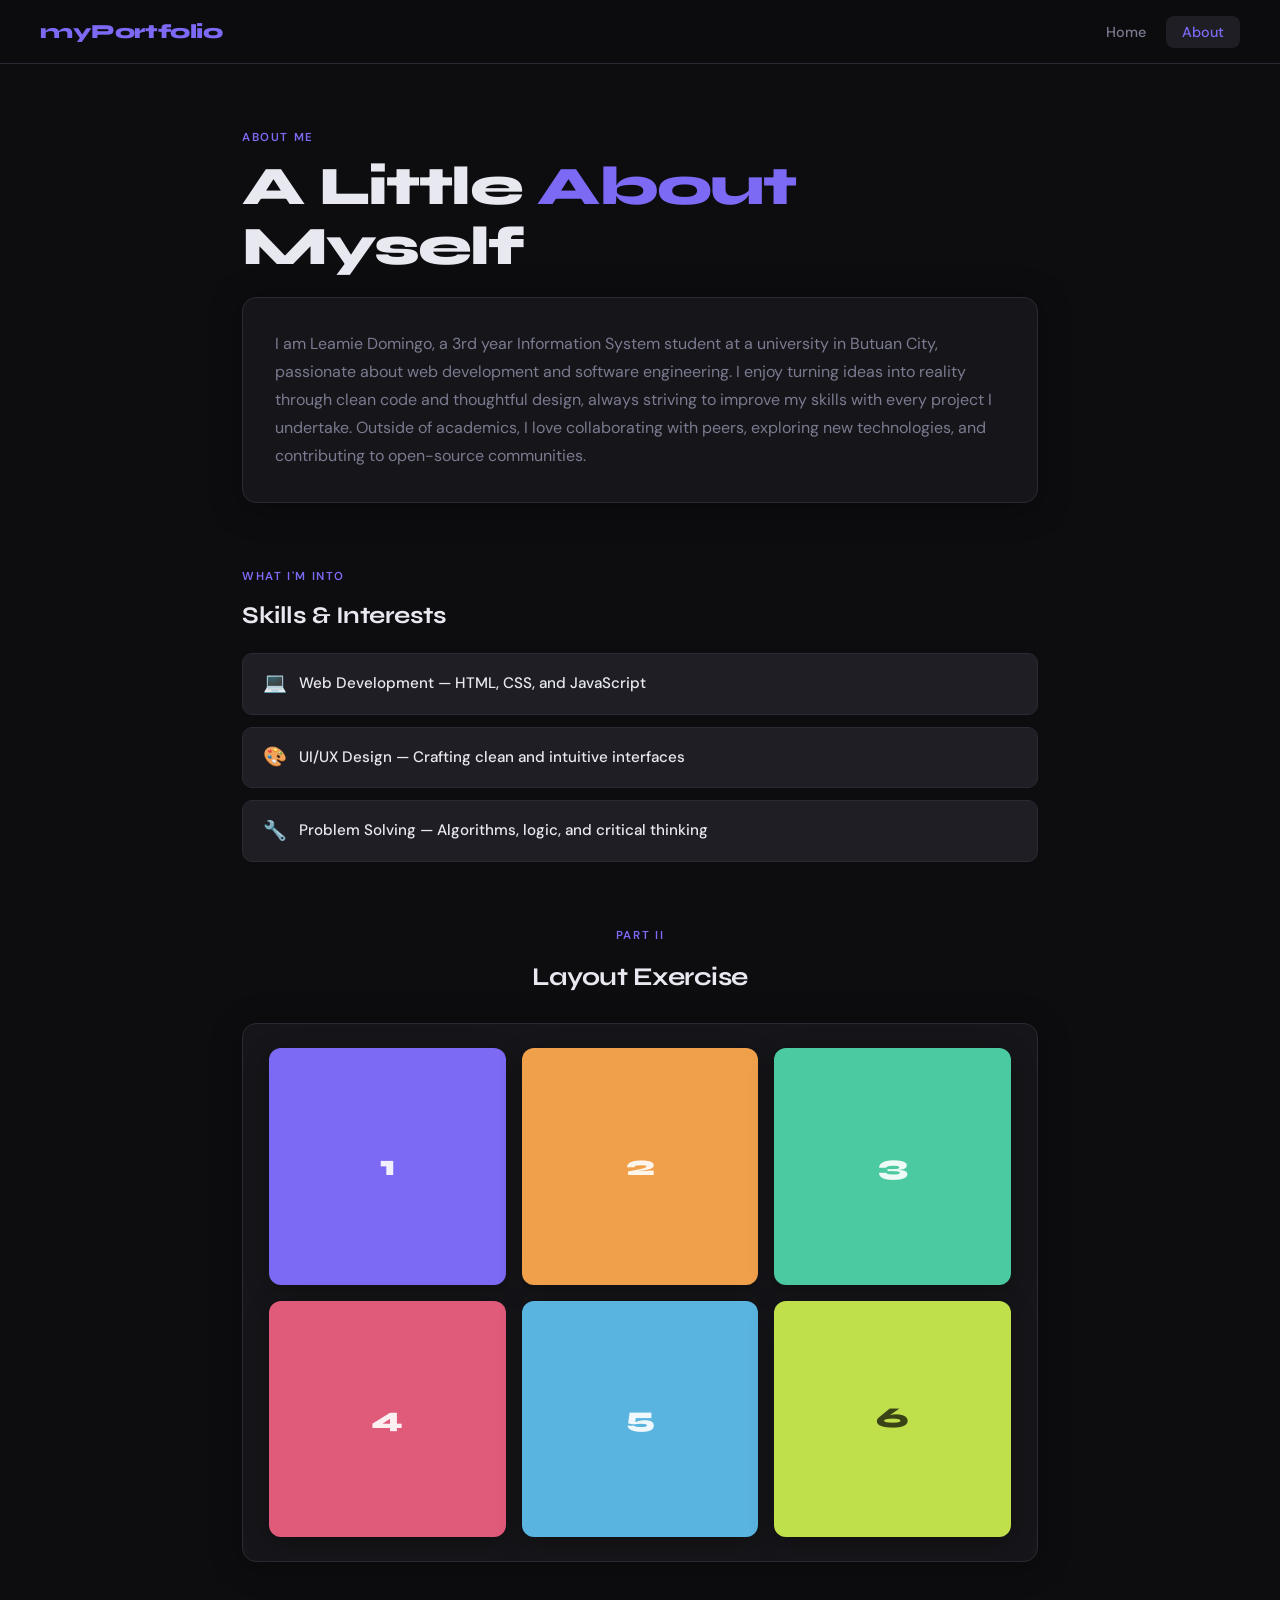
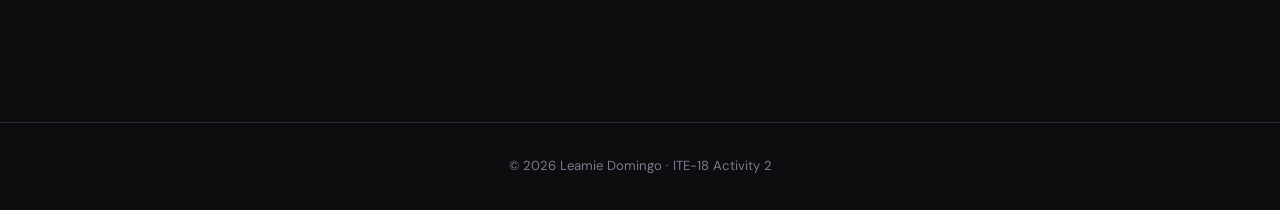
==== about.html @ 59c5f720 "Add about.html and style.css" ====
<!DOCTYPE html>
<html lang="en">
<head>
  <meta charset="UTF-8" />
  <meta name="viewport" content="width=device-width, initial-scale=1.0" />
  <title>My Portfolio — About</title>
  <link rel="stylesheet" href="style.css" />
</head>
<body>

  <!-- NAVIGATION BAR -->
  <nav>
    <a href="index.html" class="nav-logo">myPortfolio</a>
    <ul class="nav-links">
      <li><a href="index.html">Home</a></li>
      <li><a href="about.html" class="active">About</a></li>
    </ul>
  </nav>

  <main>

    <!-- ABOUT ME SECTION -->
    <section>
      <span class="section-label">About Me</span>
      <h1>A Little <span>About</span> Myself</h1>
      <div class="card">
        <p class="about-bio">
          I am Leamie Domingo, a 3rd year Information System student at a university
          in Butuan City, passionate about web development and software engineering.
          I enjoy turning ideas into reality through clean code and thoughtful design,
          always striving to improve my skills with every project I undertake.
          Outside of academics, I love collaborating with peers, exploring new technologies,
          and contributing to open-source communities.
        </p>
      </div>
    </section>

    <!-- SKILLS / INTERESTS SECTION -->
    <section>
      <span class="section-label">What I'm Into</span>
      <h2>Skills &amp; Interests</h2>
      <ul class="skills-list">
        <li>
          <span class="skill-icon">💻</span>
          <span>Web Development — HTML, CSS, and JavaScript</span>
        </li>
        <li>
          <span class="skill-icon">🎨</span>
          <span>UI/UX Design — Crafting clean and intuitive interfaces</span>
        </li>
        <li>
          <span class="skill-icon">🔧</span>
          <span>Problem Solving — Algorithms, logic, and critical thinking</span>
        </li>
      </ul>
    </section>

    <!-- LAYOUT EXERCISE SECTION -->
    <section id="layout-exercise">
      <span class="section-label">Part II</span>
      <h2>Layout Exercise</h2>

      <!-- Container with 6 colored boxes labeled 1–6 -->
      <div class="box-container">
        <div class="box box-1">1</div>
        <div class="box box-2">2</div>
        <div class="box box-3">3</div>
        <div class="box box-4">4</div>
        <div class="box box-5">5</div>
        <div class="box box-6">6</div>
      </div>
    </section>

  </main>

  <footer>
    <p>&copy; 2026 Leamie Domingo · ITE-18 Activity 2</p>
  </footer>

</body>
</html>
---- style.css ----
@import url('https://fonts.googleapis.com/css2?family=Syne:wght@400;600;700;800&family=DM+Sans:ital,wght@0,300;0,400;0,500;1,300&display=swap');

/* ===== CSS VARIABLES ===== */
:root {
  --bg: #0d0d0f;
  --surface: #16161a;
  --surface2: #1e1e24;
  --border: #2a2a35;
  --accent: #7c6af5;
  --accent2: #f0a04b;
  --accent3: #4bc9a0;
  --text: #e8e8f0;
  --text-muted: #7a7a90;
  --radius: 14px;
  --nav-h: 64px;

  --box1: #7c6af5;
  --box2: #f0a04b;
  --box3: #4bc9a0;
  --box4: #e05a7a;
  --box5: #5ab4e0;
  --box6: #c0e04b;
}

/* ===== RESET ===== */
*, *::before, *::after {
  box-sizing: border-box;
  margin: 0;
  padding: 0;
}

html { scroll-behavior: smooth; }

body {
  font-family: 'DM Sans', sans-serif;
  background-color: var(--bg);
  color: var(--text);
  font-size: 16px;
  line-height: 1.7;
  min-height: 100vh;
}

/* ===== NAVBAR ===== */
nav {
  position: sticky;
  top: 0;
  z-index: 100;
  height: var(--nav-h);
  background: rgba(13, 13, 15, 0.85);
  backdrop-filter: blur(14px);
  -webkit-backdrop-filter: blur(14px);
  border-bottom: 1px solid var(--border);
  display: flex;
  align-items: center;
  justify-content: space-between;
  padding: 0 2.5rem;
}

.nav-logo {
  font-family: 'Syne', sans-serif;
  font-weight: 800;
  font-size: 1.25rem;
  color: var(--accent);
  letter-spacing: -0.02em;
  text-decoration: none;
}

.nav-links {
  display: flex;
  gap: 0.25rem;
  list-style: none;
}

.nav-links a {
  font-family: 'DM Sans', sans-serif;
  font-size: 0.9rem;
  font-weight: 500;
  color: var(--text-muted);
  text-decoration: none;
  padding: 0.45rem 1rem;
  border-radius: 8px;
  transition: color 0.2s, background 0.2s;
  position: relative;
}

.nav-links a:hover,
.nav-links a.active {
  color: var(--text);
  background: var(--surface2);
}

.nav-links a.active {
  color: var(--accent);
}

/* ===== MAIN LAYOUT ===== */
main {
  max-width: 860px;
  margin: 0 auto;
  padding: 4rem 2rem 6rem;
}

/* ===== SECTIONS ===== */
section {
  margin-bottom: 4rem;
  animation: fadeUp 0.6s ease both;
}

section:nth-child(2) { animation-delay: 0.1s; }
section:nth-child(3) { animation-delay: 0.2s; }

@keyframes fadeUp {
  from { opacity: 0; transform: translateY(24px); }
  to   { opacity: 1; transform: translateY(0); }
}

/* ===== HEADINGS ===== */
h1, h2, h3 {
  font-family: 'Syne', sans-serif;
}

h1 {
  font-size: clamp(2.2rem, 6vw, 3.4rem);
  font-weight: 800;
  line-height: 1.1;
  letter-spacing: -0.03em;
  margin-bottom: 1.25rem;
}

h1 span {
  color: var(--accent);
}

h2 {
  font-size: 1.5rem;
  font-weight: 700;
  margin-bottom: 1rem;
  color: var(--text);
  letter-spacing: -0.02em;
}

.section-label {
  font-size: 0.72rem;
  font-weight: 600;
  letter-spacing: 0.14em;
  text-transform: uppercase;
  color: var(--accent);
  margin-bottom: 0.6rem;
  display: block;
}

/* ===== HERO (index.html) ===== */
.hero {
  padding: 3rem 0 2rem;
}

.hero p {
  font-size: 1.1rem;
  color: var(--text-muted);
  max-width: 540px;
  margin-bottom: 2rem;
}

.badge {
  display: inline-block;
  padding: 0.35rem 0.9rem;
  background: var(--surface2);
  border: 1px solid var(--border);
  border-radius: 999px;
  font-size: 0.8rem;
  color: var(--accent);
  font-weight: 500;
  margin-bottom: 1.5rem;
}

/* ===== CARD ===== */
.card {
  background: var(--surface);
  border: 1px solid var(--border);
  border-radius: var(--radius);
  padding: 2rem;
  box-shadow: 0 4px 32px rgba(0,0,0,0.35);
  transition: transform 0.25s, box-shadow 0.25s;
}

.card:hover {
  transform: translateY(-4px);
  box-shadow: 0 12px 48px rgba(124,106,245,0.18);
}

.card p {
  color: var(--text-muted);
  font-size: 1rem;
  line-height: 1.75;
}

/* ===== SKILLS LIST ===== */
.skills-list {
  list-style: none;
  display: flex;
  flex-direction: column;
  gap: 0.75rem;
  margin-top: 0.5rem;
}

.skills-list li {
  display: flex;
  align-items: center;
  gap: 0.75rem;
  background: var(--surface2);
  border: 1px solid var(--border);
  border-radius: 10px;
  padding: 0.85rem 1.25rem;
  font-size: 0.95rem;
  font-weight: 500;
  transition: background 0.2s, border-color 0.2s, transform 0.2s;
}

.skills-list li:hover {
  background: var(--surface);
  border-color: var(--accent);
  transform: translateX(6px);
}

.skill-icon {
  font-size: 1.2rem;
  flex-shrink: 0;
}

/* ===== ABOUT PAGE - ABOUT ME ===== */
.about-bio {
  font-size: 1.05rem;
  color: var(--text-muted);
  line-height: 1.8;
}

/* ===== LAYOUT EXERCISE SECTION ===== */
#layout-exercise {
  text-align: center;
}

#layout-exercise h2 {
  text-align: center;
  font-size: 1.6rem;
  margin-bottom: 0.4rem;
}

#layout-exercise .section-label {
  display: block;
  text-align: center;
}

.box-container {
  display: flex;
  flex-wrap: wrap;
  gap: 1rem;
  justify-content: center;
  align-items: stretch;
  background: var(--surface);
  border: 1px solid var(--border);
  border-radius: var(--radius);
  padding: 1.5rem;
  margin-top: 1.5rem;
  box-shadow: 0 4px 32px rgba(0,0,0,0.3);
  overflow: hidden; /* no scrollbar */
}

.box {
  width: calc(33.333% - 0.75rem);
  min-width: 100px;
  aspect-ratio: 1 / 1;
  border-radius: 12px;
  display: flex;
  align-items: center;
  justify-content: center;
  font-family: 'Syne', sans-serif;
  font-size: 1.8rem;
  font-weight: 800;
  color: rgba(255,255,255,0.9);
  box-shadow: 0 6px 24px rgba(0,0,0,0.3);
  cursor: pointer;
  transition: transform 0.22s, box-shadow 0.22s, filter 0.22s;
  position: relative;
  overflow: hidden;
}

.box::after {
  content: '';
  position: absolute;
  inset: 0;
  background: rgba(255,255,255,0.07);
  opacity: 0;
  transition: opacity 0.2s;
  border-radius: inherit;
}

.box:hover {
  transform: scale(1.07);
  box-shadow: 0 16px 40px rgba(0,0,0,0.45);
  filter: brightness(1.12);
}

.box:hover::after { opacity: 1; }

.box-1 { background: var(--box1); }
.box-2 { background: var(--box2); }
.box-3 { background: var(--box3); }
.box-4 { background: var(--box4); }
.box-5 { background: var(--box5); }
.box-6 { background: var(--box6); color: rgba(0,0,0,0.7); }

/* ===== FOOTER ===== */
footer {
  text-align: center;
  padding: 2rem;
  color: var(--text-muted);
  font-size: 0.82rem;
  border-top: 1px solid var(--border);
}

/* ===== RESPONSIVE ===== */
@media (max-width: 600px) {
  nav { padding: 0 1.25rem; }
  main { padding: 2.5rem 1.25rem 4rem; }

  .box {
    width: calc(50% - 0.5rem);
  }
}
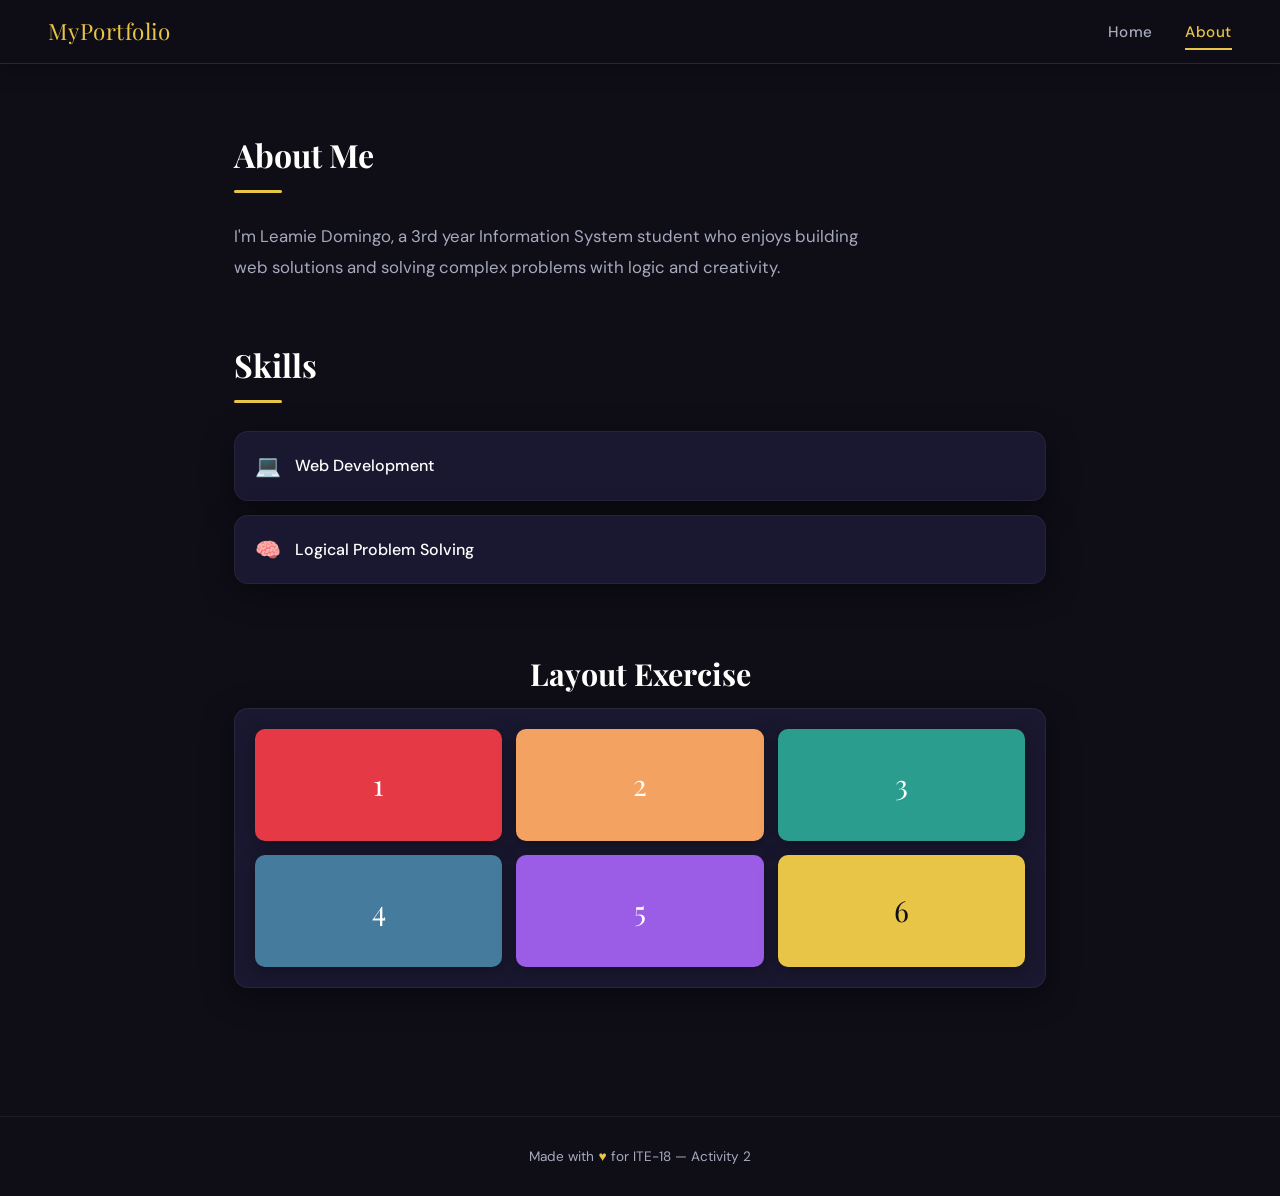
==== commit 76ceb8f7: "Add about.html and style.css" ====
--- a/about.html
+++ b/about.html
@@ -3,14 +3,14 @@
 <head>
   <meta charset="UTF-8" />
   <meta name="viewport" content="width=device-width, initial-scale=1.0" />
-  <title>My Portfolio — About</title>
+  <title>My Portfolio | About</title>
   <link rel="stylesheet" href="style.css" />
 </head>
 <body>
 
-  <!-- NAVIGATION BAR -->
+  <!-- NAVIGATION -->
   <nav>
-    <a href="index.html" class="nav-logo">myPortfolio</a>
+    <a href="index.html" class="nav-logo">MyPortfolio</a>
     <ul class="nav-links">
       <li><a href="index.html">Home</a></li>
       <li><a href="about.html" class="active">About</a></li>
@@ -19,48 +19,35 @@
 
   <main>
 
-    <!-- ABOUT ME SECTION -->
-    <section>
-      <span class="section-label">About Me</span>
-      <h1>A Little <span>About</span> Myself</h1>
-      <div class="card">
-        <p class="about-bio">
-          I am Leamie Domingo, a 3rd year Information System student at a university
-          in Butuan City, passionate about web development and software engineering.
-          I enjoy turning ideas into reality through clean code and thoughtful design,
-          always striving to improve my skills with every project I undertake.
-          Outside of academics, I love collaborating with peers, exploring new technologies,
-          and contributing to open-source communities.
-        </p>
-      </div>
+    <!-- ABOUT ME -->
+    <section class="about-section">
+      <h2 class="section-title">About Me</h2>
+      <div class="section-divider"></div>
+      <p>
+        I'm Leamie Domingo, a 3rd year Information System student who enjoys building web solutions and solving complex problems with logic and creativity.
+      </p>
     </section>
 
-    <!-- SKILLS / INTERESTS SECTION -->
-    <section>
-      <span class="section-label">What I'm Into</span>
-      <h2>Skills &amp; Interests</h2>
+    <!-- SKILLS -->
+    <section class="skills-section">
+      <h2 class="section-title">Skills</h2>
+      <div class="section-divider"></div>
       <ul class="skills-list">
         <li>
           <span class="skill-icon">💻</span>
-          <span>Web Development — HTML, CSS, and JavaScript</span>
+          Web Development
         </li>
         <li>
-          <span class="skill-icon">🎨</span>
-          <span>UI/UX Design — Crafting clean and intuitive interfaces</span>
-        </li>
-        <li>
-          <span class="skill-icon">🔧</span>
-          <span>Problem Solving — Algorithms, logic, and critical thinking</span>
+          <span class="skill-icon">🧠</span>
+          Logical Problem Solving
         </li>
       </ul>
     </section>
 
-    <!-- LAYOUT EXERCISE SECTION -->
-    <section id="layout-exercise">
-      <span class="section-label">Part II</span>
-      <h2>Layout Exercise</h2>
+    <!-- LAYOUT EXERCISE -->
+    <section class="layout-section">
+      <h2 class="layout-title">Layout Exercise</h2>
 
-      <!-- Container with 6 colored boxes labeled 1–6 -->
       <div class="box-container">
         <div class="box box-1">1</div>
         <div class="box box-2">2</div>
@@ -73,8 +60,9 @@
 
   </main>
 
+  <!-- FOOTER -->
   <footer>
-    <p>&copy; 2026 Leamie Domingo · ITE-18 Activity 2</p>
+    <p>Made with <span>♥</span> for ITE-18 &mdash; Activity 2</p>
   </footer>
 
 </body>
--- a/style.css
+++ b/style.css
@@ -1,285 +1,278 @@
-@import url('https://fonts.googleapis.com/css2?family=Syne:wght@400;600;700;800&family=DM+Sans:ital,wght@0,300;0,400;0,500;1,300&display=swap');
-
 /* ===== CSS VARIABLES ===== */
+@import url('https://fonts.googleapis.com/css2?family=Playfair+Display:wght@700&family=DM+Sans:wght@400;500;600&display=swap');
+
 :root {
-  --bg: #0d0d0f;
-  --surface: #16161a;
-  --surface2: #1e1e24;
-  --border: #2a2a35;
-  --accent: #7c6af5;
-  --accent2: #f0a04b;
-  --accent3: #4bc9a0;
-  --text: #e8e8f0;
-  --text-muted: #7a7a90;
+  --bg-primary: #0f0e17;
+  --bg-secondary: #1a1830;
+  --accent: #e8c547;
+  --accent-soft: #f5e199;
+  --text-main: #fffffe;
+  --text-muted: #a7a9be;
+  --box1: #e63946;
+  --box2: #f4a261;
+  --box3: #2a9d8f;
+  --box4: #457b9d;
+  --box5: #9b5de5;
+  --box6: #e8c547;
   --radius: 14px;
-  --nav-h: 64px;
-
-  --box1: #7c6af5;
-  --box2: #f0a04b;
-  --box3: #4bc9a0;
-  --box4: #e05a7a;
-  --box5: #5ab4e0;
-  --box6: #c0e04b;
-}
-
-/* ===== RESET ===== */
+  --shadow: 0 8px 32px rgba(0,0,0,0.45);
+  --nav-height: 64px;
+}
+
+/* ===== RESET & BASE ===== */
 *, *::before, *::after {
   box-sizing: border-box;
   margin: 0;
   padding: 0;
 }
 
-html { scroll-behavior: smooth; }
+html {
+  scroll-behavior: smooth;
+}
 
 body {
   font-family: 'DM Sans', sans-serif;
-  background-color: var(--bg);
-  color: var(--text);
+  background-color: var(--bg-primary);
+  color: var(--text-main);
+  min-height: 100vh;
   font-size: 16px;
   line-height: 1.7;
-  min-height: 100vh;
-}
-
-/* ===== NAVBAR ===== */
+}
+
+/* ===== NAVIGATION ===== */
 nav {
+  display: flex;
+  align-items: center;
+  justify-content: space-between;
+  padding: 0 48px;
+  height: var(--nav-height);
+  background: rgba(15, 14, 23, 0.85);
+  backdrop-filter: blur(12px);
+  -webkit-backdrop-filter: blur(12px);
+  border-bottom: 1px solid rgba(232, 197, 71, 0.15);
   position: sticky;
   top: 0;
   z-index: 100;
-  height: var(--nav-h);
-  background: rgba(13, 13, 15, 0.85);
-  backdrop-filter: blur(14px);
-  -webkit-backdrop-filter: blur(14px);
-  border-bottom: 1px solid var(--border);
-  display: flex;
-  align-items: center;
-  justify-content: space-between;
-  padding: 0 2.5rem;
+  box-shadow: 0 2px 24px rgba(0,0,0,0.4);
 }
 
 .nav-logo {
-  font-family: 'Syne', sans-serif;
-  font-weight: 800;
-  font-size: 1.25rem;
-  color: var(--accent);
-  letter-spacing: -0.02em;
+  font-family: 'Playfair Display', serif;
+  font-size: 1.4rem;
+  color: var(--accent);
+  letter-spacing: 0.02em;
   text-decoration: none;
 }
 
 .nav-links {
   display: flex;
-  gap: 0.25rem;
+  gap: 32px;
   list-style: none;
 }
 
 .nav-links a {
-  font-family: 'DM Sans', sans-serif;
-  font-size: 0.9rem;
+  text-decoration: none;
+  color: var(--text-muted);
+  font-size: 0.95rem;
   font-weight: 500;
-  color: var(--text-muted);
-  text-decoration: none;
-  padding: 0.45rem 1rem;
-  border-radius: 8px;
-  transition: color 0.2s, background 0.2s;
-  position: relative;
+  letter-spacing: 0.04em;
+  padding: 6px 0;
+  border-bottom: 2px solid transparent;
+  transition: color 0.25s, border-color 0.25s;
 }
 
 .nav-links a:hover,
 .nav-links a.active {
-  color: var(--text);
-  background: var(--surface2);
-}
-
-.nav-links a.active {
-  color: var(--accent);
-}
-
-/* ===== MAIN LAYOUT ===== */
+  color: var(--accent);
+  border-bottom-color: var(--accent);
+}
+
+/* ===== HERO SECTION (index.html) ===== */
+.hero {
+  display: flex;
+  flex-direction: column;
+  align-items: center;
+  justify-content: center;
+  min-height: calc(100vh - var(--nav-height));
+  text-align: center;
+  padding: 60px 24px;
+  background: radial-gradient(ellipse at 60% 40%, rgba(232,197,71,0.08) 0%, transparent 70%),
+              radial-gradient(ellipse at 20% 80%, rgba(155,93,229,0.07) 0%, transparent 60%);
+}
+
+.hero-eyebrow {
+  font-size: 0.8rem;
+  letter-spacing: 0.2em;
+  text-transform: uppercase;
+  color: var(--accent);
+  margin-bottom: 16px;
+  font-weight: 600;
+}
+
+.hero h1 {
+  font-family: 'Playfair Display', serif;
+  font-size: clamp(2.8rem, 7vw, 5.5rem);
+  line-height: 1.1;
+  color: var(--text-main);
+  margin-bottom: 24px;
+  text-shadow: 0 2px 40px rgba(232,197,71,0.15);
+}
+
+.hero h1 span {
+  color: var(--accent);
+}
+
+.hero-subtitle {
+  font-size: 1.1rem;
+  color: var(--text-muted);
+  max-width: 480px;
+  margin-bottom: 40px;
+}
+
+.hero-btn {
+  display: inline-block;
+  padding: 14px 36px;
+  background: var(--accent);
+  color: var(--bg-primary);
+  font-family: 'DM Sans', sans-serif;
+  font-weight: 700;
+  font-size: 0.95rem;
+  border-radius: var(--radius);
+  text-decoration: none;
+  letter-spacing: 0.05em;
+  box-shadow: 0 4px 24px rgba(232,197,71,0.3);
+  transition: transform 0.2s, box-shadow 0.2s, background 0.2s;
+}
+
+.hero-btn:hover {
+  transform: translateY(-3px);
+  box-shadow: 0 8px 32px rgba(232,197,71,0.45);
+  background: var(--accent-soft);
+}
+
+/* ===== MAIN CONTENT WRAPPER ===== */
 main {
   max-width: 860px;
   margin: 0 auto;
-  padding: 4rem 2rem 6rem;
-}
-
-/* ===== SECTIONS ===== */
-section {
-  margin-bottom: 4rem;
-  animation: fadeUp 0.6s ease both;
-}
-
-section:nth-child(2) { animation-delay: 0.1s; }
-section:nth-child(3) { animation-delay: 0.2s; }
-
-@keyframes fadeUp {
-  from { opacity: 0; transform: translateY(24px); }
-  to   { opacity: 1; transform: translateY(0); }
-}
-
-/* ===== HEADINGS ===== */
-h1, h2, h3 {
-  font-family: 'Syne', sans-serif;
-}
-
-h1 {
-  font-size: clamp(2.2rem, 6vw, 3.4rem);
-  font-weight: 800;
-  line-height: 1.1;
-  letter-spacing: -0.03em;
-  margin-bottom: 1.25rem;
-}
-
-h1 span {
-  color: var(--accent);
-}
-
-h2 {
-  font-size: 1.5rem;
-  font-weight: 700;
-  margin-bottom: 1rem;
-  color: var(--text);
-  letter-spacing: -0.02em;
-}
-
-.section-label {
-  font-size: 0.72rem;
-  font-weight: 600;
-  letter-spacing: 0.14em;
-  text-transform: uppercase;
-  color: var(--accent);
-  margin-bottom: 0.6rem;
-  display: block;
-}
-
-/* ===== HERO (index.html) ===== */
-.hero {
-  padding: 3rem 0 2rem;
-}
-
-.hero p {
-  font-size: 1.1rem;
-  color: var(--text-muted);
-  max-width: 540px;
-  margin-bottom: 2rem;
-}
-
-.badge {
-  display: inline-block;
-  padding: 0.35rem 0.9rem;
-  background: var(--surface2);
-  border: 1px solid var(--border);
-  border-radius: 999px;
-  font-size: 0.8rem;
-  color: var(--accent);
-  font-weight: 500;
-  margin-bottom: 1.5rem;
-}
-
-/* ===== CARD ===== */
-.card {
-  background: var(--surface);
-  border: 1px solid var(--border);
-  border-radius: var(--radius);
-  padding: 2rem;
-  box-shadow: 0 4px 32px rgba(0,0,0,0.35);
-  transition: transform 0.25s, box-shadow 0.25s;
-}
-
-.card:hover {
-  transform: translateY(-4px);
-  box-shadow: 0 12px 48px rgba(124,106,245,0.18);
-}
-
-.card p {
-  color: var(--text-muted);
-  font-size: 1rem;
-  line-height: 1.75;
+  padding: 64px 24px 80px;
+}
+
+/* ===== SECTION HEADINGS ===== */
+.section-title {
+  font-family: 'Playfair Display', serif;
+  font-size: 2rem;
+  color: var(--text-main);
+  margin-bottom: 8px;
+}
+
+.section-divider {
+  width: 48px;
+  height: 3px;
+  background: var(--accent);
+  border-radius: 2px;
+  margin-bottom: 28px;
+}
+
+/* ===== ABOUT ME SECTION ===== */
+.about-section {
+  margin-bottom: 56px;
+}
+
+.about-section p {
+  color: var(--text-muted);
+  font-size: 1.05rem;
+  max-width: 640px;
+  line-height: 1.8;
 }
 
 /* ===== SKILLS LIST ===== */
+.skills-section {
+  margin-bottom: 64px;
+}
+
 .skills-list {
   list-style: none;
   display: flex;
   flex-direction: column;
-  gap: 0.75rem;
-  margin-top: 0.5rem;
+  gap: 14px;
+  margin-top: 8px;
 }
 
 .skills-list li {
   display: flex;
   align-items: center;
-  gap: 0.75rem;
-  background: var(--surface2);
-  border: 1px solid var(--border);
-  border-radius: 10px;
-  padding: 0.85rem 1.25rem;
-  font-size: 0.95rem;
+  gap: 14px;
+  padding: 16px 20px;
+  background: var(--bg-secondary);
+  border-radius: var(--radius);
+  border: 1px solid rgba(255,255,255,0.05);
+  box-shadow: var(--shadow);
+  font-size: 1rem;
   font-weight: 500;
-  transition: background 0.2s, border-color 0.2s, transform 0.2s;
+  color: var(--text-main);
+  transition: transform 0.2s, box-shadow 0.2s, border-color 0.2s;
 }
 
 .skills-list li:hover {
-  background: var(--surface);
-  border-color: var(--accent);
-  transform: translateX(6px);
+  transform: translateX(8px);
+  box-shadow: 0 8px 32px rgba(232,197,71,0.12);
+  border-color: rgba(232,197,71,0.3);
 }
 
 .skill-icon {
-  font-size: 1.2rem;
-  flex-shrink: 0;
-}
-
-/* ===== ABOUT PAGE - ABOUT ME ===== */
-.about-bio {
-  font-size: 1.05rem;
-  color: var(--text-muted);
-  line-height: 1.8;
+  font-size: 1.3rem;
 }
 
 /* ===== LAYOUT EXERCISE SECTION ===== */
-#layout-exercise {
+.layout-section {
+  margin-top: 16px;
+}
+
+.layout-title {
+  font-family: 'Playfair Display', serif;
+  font-size: 1.9rem;
+  color: var(--text-main);
   text-align: center;
-}
-
-#layout-exercise h2 {
+  margin-bottom: 8px;
+}
+
+.layout-subtitle {
   text-align: center;
-  font-size: 1.6rem;
-  margin-bottom: 0.4rem;
-}
-
-#layout-exercise .section-label {
-  display: block;
-  text-align: center;
-}
-
+  color: var(--text-muted);
+  font-size: 0.9rem;
+  margin-bottom: 28px;
+  letter-spacing: 0.08em;
+  text-transform: uppercase;
+}
+
+/* ===== COLORED BOX CONTAINER ===== */
 .box-container {
   display: flex;
   flex-wrap: wrap;
-  gap: 1rem;
-  justify-content: center;
-  align-items: stretch;
-  background: var(--surface);
-  border: 1px solid var(--border);
+  gap: 14px;
+  padding: 20px;
+  background: var(--bg-secondary);
   border-radius: var(--radius);
-  padding: 1.5rem;
-  margin-top: 1.5rem;
-  box-shadow: 0 4px 32px rgba(0,0,0,0.3);
-  overflow: hidden; /* no scrollbar */
+  border: 1px solid rgba(255,255,255,0.06);
+  box-shadow: var(--shadow);
+  overflow: hidden;
+  height: 280px;
 }
 
 .box {
-  width: calc(33.333% - 0.75rem);
-  min-width: 100px;
-  aspect-ratio: 1 / 1;
-  border-radius: 12px;
+  flex: 1 1 calc(33.333% - 10px);
+  min-width: 0;
+  min-height: 0;
   display: flex;
   align-items: center;
   justify-content: center;
-  font-family: 'Syne', sans-serif;
+  font-family: 'Playfair Display', serif;
   font-size: 1.8rem;
-  font-weight: 800;
-  color: rgba(255,255,255,0.9);
-  box-shadow: 0 6px 24px rgba(0,0,0,0.3);
-  cursor: pointer;
-  transition: transform 0.22s, box-shadow 0.22s, filter 0.22s;
+  color: #fff;
+  border-radius: 10px;
+  box-shadow: 0 4px 18px rgba(0,0,0,0.35);
+  cursor: default;
+  transition: transform 0.25s, box-shadow 0.25s, filter 0.25s;
   position: relative;
   overflow: hidden;
 }
@@ -288,42 +281,39 @@
   content: '';
   position: absolute;
   inset: 0;
-  background: rgba(255,255,255,0.07);
+  background: rgba(255,255,255,0.08);
   opacity: 0;
-  transition: opacity 0.2s;
-  border-radius: inherit;
+  transition: opacity 0.25s;
+  border-radius: 10px;
 }
 
 .box:hover {
-  transform: scale(1.07);
-  box-shadow: 0 16px 40px rgba(0,0,0,0.45);
-  filter: brightness(1.12);
-}
-
-.box:hover::after { opacity: 1; }
+  transform: translateY(-6px) scale(1.04);
+  box-shadow: 0 12px 36px rgba(0,0,0,0.5);
+  filter: brightness(1.1);
+}
+
+.box:hover::after {
+  opacity: 1;
+}
 
 .box-1 { background: var(--box1); }
 .box-2 { background: var(--box2); }
 .box-3 { background: var(--box3); }
 .box-4 { background: var(--box4); }
 .box-5 { background: var(--box5); }
-.box-6 { background: var(--box6); color: rgba(0,0,0,0.7); }
+.box-6 { background: var(--box6); color: var(--bg-primary); }
 
 /* ===== FOOTER ===== */
 footer {
   text-align: center;
-  padding: 2rem;
-  color: var(--text-muted);
-  font-size: 0.82rem;
-  border-top: 1px solid var(--border);
-}
-
-/* ===== RESPONSIVE ===== */
-@media (max-width: 600px) {
-  nav { padding: 0 1.25rem; }
-  main { padding: 2.5rem 1.25rem 4rem; }
-
-  .box {
-    width: calc(50% - 0.5rem);
-  }
-}
+  padding: 28px 24px;
+  color: var(--text-muted);
+  font-size: 0.85rem;
+  border-top: 1px solid rgba(255,255,255,0.05);
+  margin-top: 48px;
+}
+
+footer span {
+  color: var(--accent);
+}
